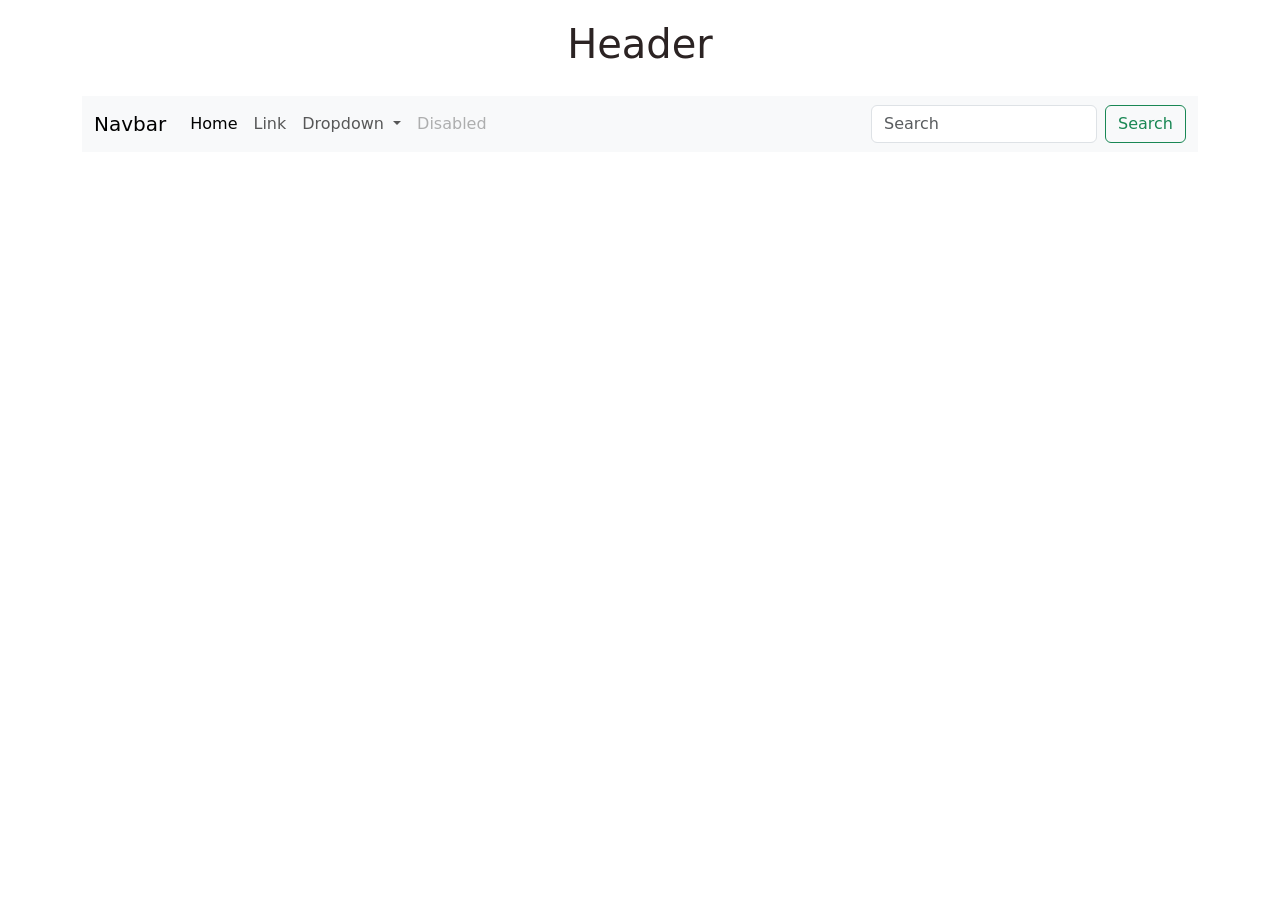
==== index.html @ 1193e2f8 "on its way to proper" ====
<!DOCTYPE html>
<html lang="en">
<head>
    <meta charset="UTF-8">
    <meta name="viewport" content="width=device-width, initial-scale=1.0">
    <title>bootstrap trial</title>
    <link rel="stylesheet" href="style.css" class="">
    <!-- BootStrap CSS CDN start -->
    <link href="https://cdn.jsdelivr.net/npm/bootstrap@5.3.5/dist/css/bootstrap.min.css" rel="stylesheet"
    integrity="sha384-SgOJa3DmI69IUzQ2PVdRZhwQ+dy64/BUtbMJw1MZ8t5HZApcHrRKUc4W0kG879m7" crossorigin="anonymous">
    <!-- BootStrap CSS CDN end -->
    
</head>
<body>

    <div class="container">

        <header class="">
            <h1 class="">Header</h1>
        </header>
        
        <main class="">
            <nav class="navbar navbar-expand-lg bg-body-tertiary">
                <div class="container-fluid">
                    <a class="navbar-brand" href="#">Navbar</a>
                    <button class="navbar-toggler" type="button" data-bs-toggle="collapse" data-bs-target="#navbarSupportedContent"
                        aria-controls="navbarSupportedContent" aria-expanded="false" aria-label="Toggle navigation">
                        <span class="navbar-toggler-icon"></span>
                    </button>
                    <div class="collapse navbar-collapse" id="navbarSupportedContent">
                        <ul class="navbar-nav me-auto mb-2 mb-lg-0">
                            <li class="nav-item">
                                <a class="nav-link active" aria-current="page" href="#">Home</a>
                            </li>
                            <li class="nav-item">
                                <a class="nav-link" href="#">Link</a>
                            </li>
                            <li class="nav-item dropdown">
                                <a class="nav-link dropdown-toggle" href="#" role="button" data-bs-toggle="dropdown"
                                    aria-expanded="false">
                                    Dropdown
                                </a>
                                <ul class="dropdown-menu">
                                    <li><a class="dropdown-item" href="#">Action</a></li>
                                    <li><a class="dropdown-item" href="#">Another action</a></li>
                                    <li>
                                        <hr class="dropdown-divider">
                                    </li>
                                    <li><a class="dropdown-item" href="#">Something else here</a></li>
                                </ul>
                            </li>
                            <li class="nav-item">
                                <a class="nav-link disabled" aria-disabled="true">Disabled</a>
                            </li>
                        </ul>
                        <form class="d-flex" role="search">
                            <input class="form-control me-2" type="search" placeholder="Search" aria-label="Search">
                            <button class="btn btn-outline-success" type="submit">Search</button>
                        </form>
                    </div>
                </div>
            </nav>


        </main>

    </div>







    
    <!-- Bootstrap JS CDN start -->
        <script src="https://cdn.jsdelivr.net/npm/bootstrap@5.3.5/dist/js/bootstrap.bundle.min.js"
            integrity="sha384-k6d4wzSIapyDyv1kpU366/PK5hCdSbCRGRCMv+eplOQJWyd1fbcAu9OCUj5zNLiq"
            crossorigin="anonymous"></script>

    <!-- Bootstrap JS CDN end -->
</body>
</html>
---- style.css ----
* {
    margin: 0;
    padding: 0;
}
.container 

header {
    text-align: center;
    padding: 20px;
    color: rgb(43, 35, 35);
}

main {
    /* width: 80%; */
    margin: 0 auto;
}
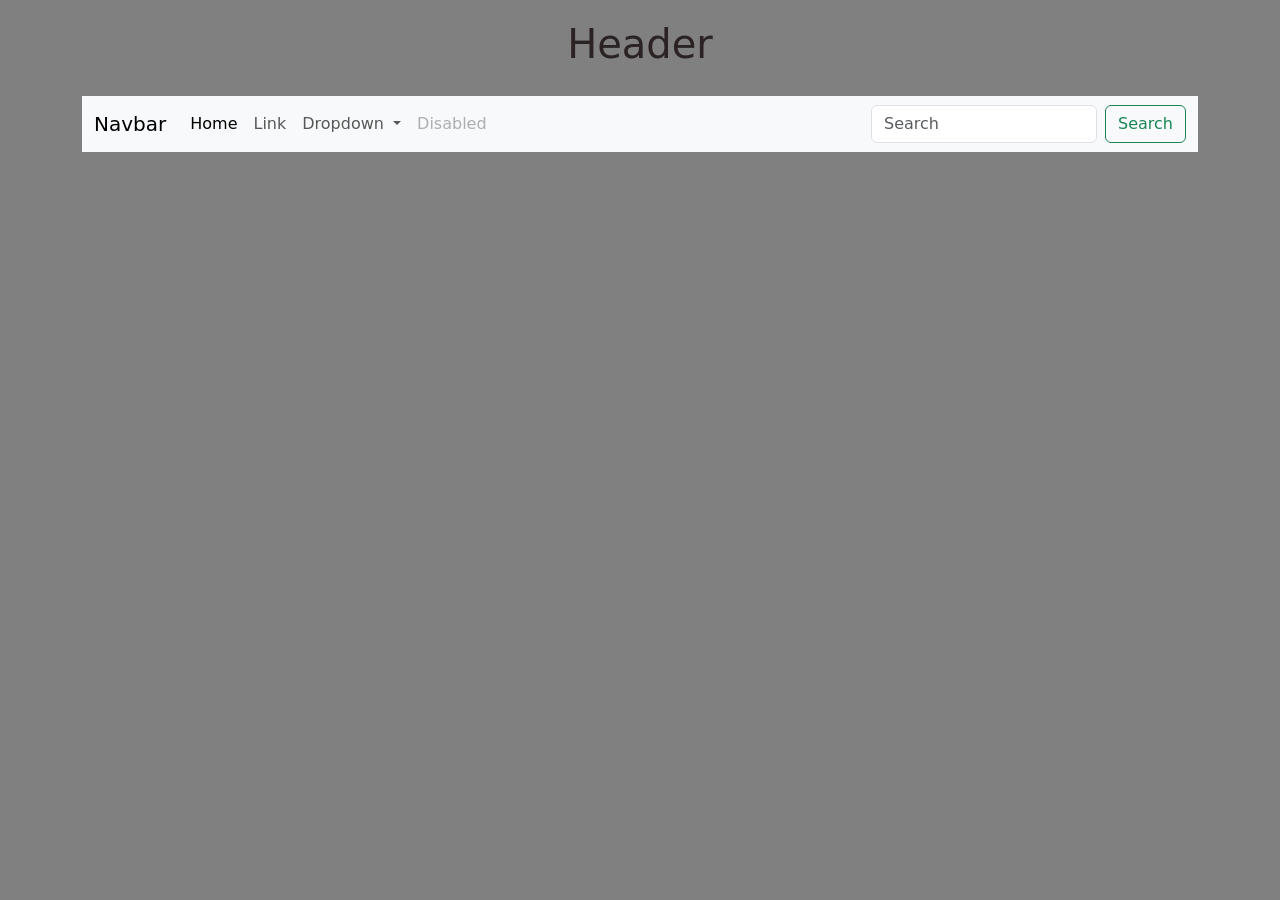
==== commit b8f853b3: "OK we have to put our CSS AFTER the bootstrap one" ====
--- a/index.html
+++ b/index.html
@@ -4,11 +4,11 @@
     <meta charset="UTF-8">
     <meta name="viewport" content="width=device-width, initial-scale=1.0">
     <title>bootstrap trial</title>
-    <link rel="stylesheet" href="style.css" class="">
     <!-- BootStrap CSS CDN start -->
     <link href="https://cdn.jsdelivr.net/npm/bootstrap@5.3.5/dist/css/bootstrap.min.css" rel="stylesheet"
     integrity="sha384-SgOJa3DmI69IUzQ2PVdRZhwQ+dy64/BUtbMJw1MZ8t5HZApcHrRKUc4W0kG879m7" crossorigin="anonymous">
     <!-- BootStrap CSS CDN end -->
+    <link rel="stylesheet" href="style.css" class="">
     
 </head>
 <body>
@@ -17,7 +17,7 @@
 
         <header class="">
             <h1 class="">Header</h1>
-        </header>
+        </header> 
         
         <main class="">
             <nav class="navbar navbar-expand-lg bg-body-tertiary">
--- a/style.css
+++ b/style.css
@@ -2,8 +2,10 @@
     margin: 0;
     padding: 0;
 }
-.container 
-
+body {
+    background: grey;
+    width: 100%;
+}
 header {
     text-align: center;
     padding: 20px;
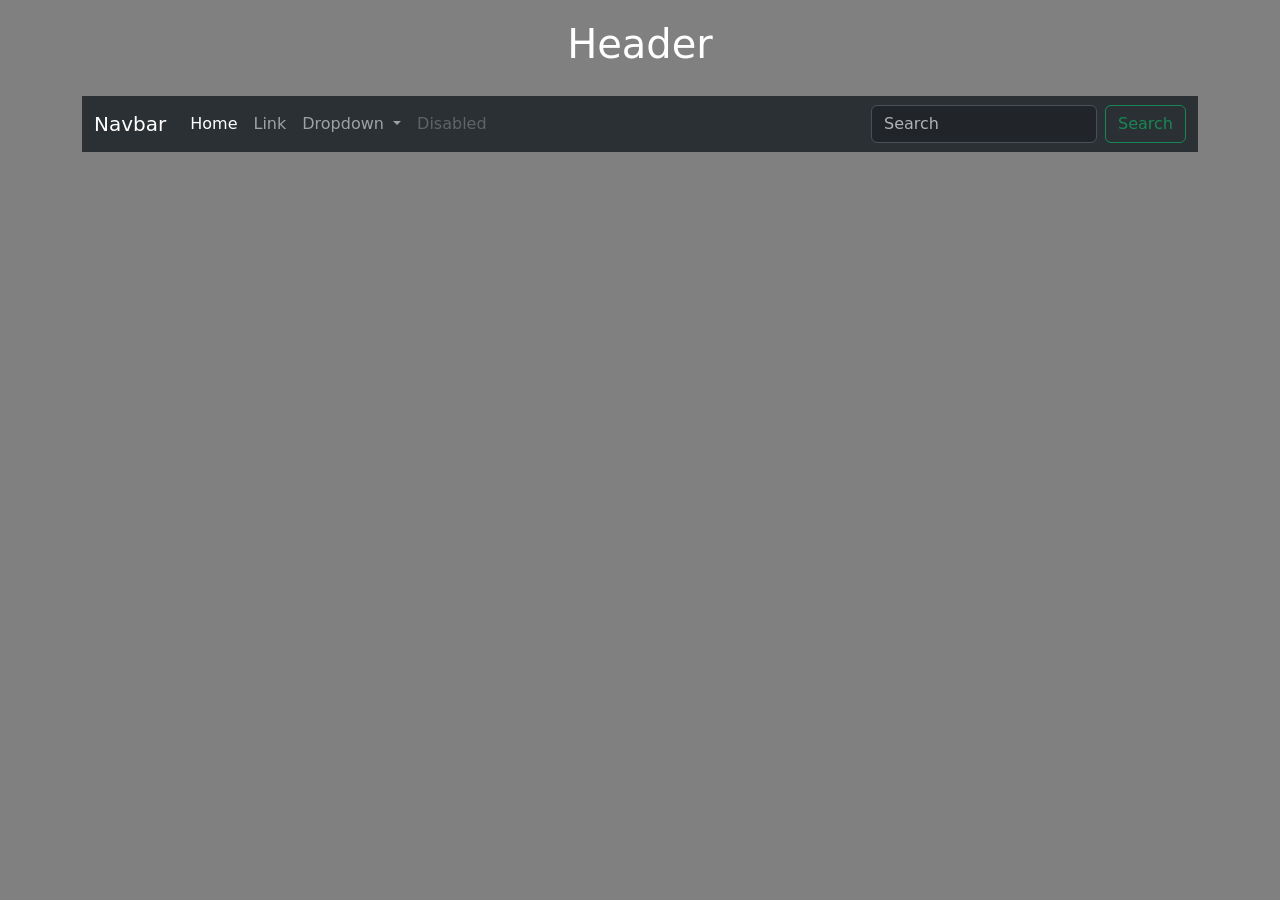
==== commit 277d6eed: "dark mode attribute added, still looking for custom colors" ====
--- a/index.html
+++ b/index.html
@@ -20,7 +20,7 @@
         </header> 
         
         <main class="">
-            <nav class="navbar navbar-expand-lg bg-body-tertiary">
+            <nav data-bs-theme="dark" class="navbar navbar-expand-lg bg-body-tertiary">
                 <div class="container-fluid">
                     <a class="navbar-brand" href="#">Navbar</a>
                     <button class="navbar-toggler" type="button" data-bs-toggle="collapse" data-bs-target="#navbarSupportedContent"
--- a/style.css
+++ b/style.css
@@ -9,10 +9,10 @@
 header {
     text-align: center;
     padding: 20px;
-    color: rgb(43, 35, 35);
+    color: white;
 }
 
 main {
     /* width: 80%; */
     margin: 0 auto;
-}+}
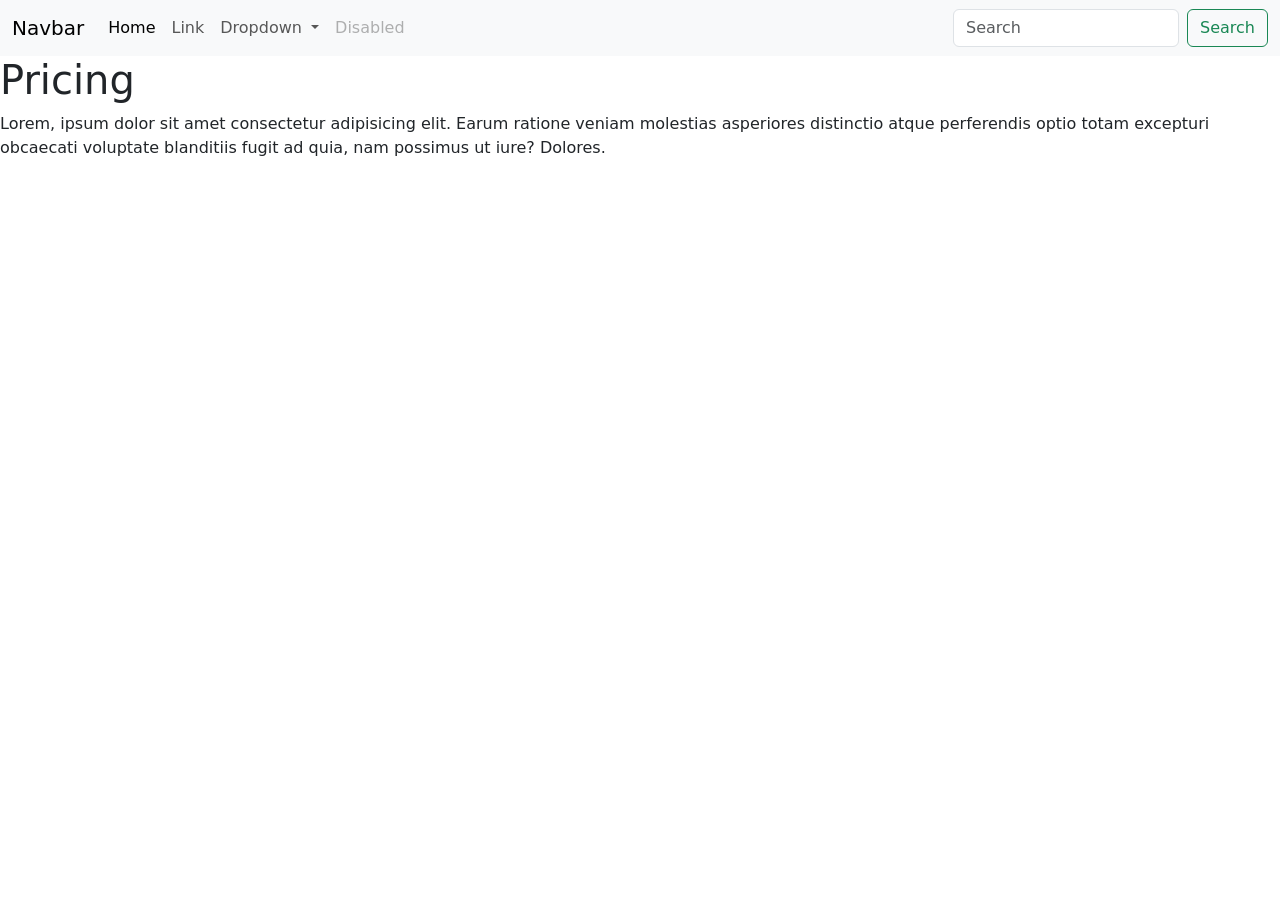
==== commit bded2b9c: "cleared old stuff, now trying to recreate an example from their site" ====
--- a/index.html
+++ b/index.html
@@ -8,64 +8,62 @@
     <link href="https://cdn.jsdelivr.net/npm/bootstrap@5.3.5/dist/css/bootstrap.min.css" rel="stylesheet"
     integrity="sha384-SgOJa3DmI69IUzQ2PVdRZhwQ+dy64/BUtbMJw1MZ8t5HZApcHrRKUc4W0kG879m7" crossorigin="anonymous">
     <!-- BootStrap CSS CDN end -->
+     <link rel="stylesheet" href="style.sass" class="">
     <link rel="stylesheet" href="style.css" class="">
     
 </head>
 <body>
 
-    <div class="container">
+    <nav class="navbar navbar-expand-lg bg-body-tertiary">
+        <div class="container-fluid">
+            <a class="navbar-brand" href="#">Navbar</a>
+            <button class="navbar-toggler" type="button" data-bs-toggle="collapse" data-bs-target="#navbarSupportedContent"
+                aria-controls="navbarSupportedContent" aria-expanded="false" aria-label="Toggle navigation">
+                <span class="navbar-toggler-icon"></span>
+            </button>
+            <div class="collapse navbar-collapse" id="navbarSupportedContent">
+                <ul class="navbar-nav me-auto mb-2 mb-lg-0">
+                    <li class="nav-item">
+                        <a class="nav-link active" aria-current="page" href="#">Home</a>
+                    </li>
+                    <li class="nav-item">
+                        <a class="nav-link" href="#">Link</a>
+                    </li>
+                    <li class="nav-item dropdown">
+                        <a class="nav-link dropdown-toggle" href="#" role="button" data-bs-toggle="dropdown"
+                            aria-expanded="false">
+                            Dropdown
+                        </a>
+                        <ul class="dropdown-menu">
+                            <li><a class="dropdown-item" href="#">Action</a></li>
+                            <li><a class="dropdown-item" href="#">Another action</a></li>
+                            <li>
+                                <hr class="dropdown-divider">
+                            </li>
+                            <li><a class="dropdown-item" href="#">Something else here</a></li>
+                        </ul>
+                    </li>
+                    <li class="nav-item">
+                        <a class="nav-link disabled" aria-disabled="true">Disabled</a>
+                    </li>
+                </ul>
+                <form class="d-flex" role="search">
+                    <input class="form-control me-2" type="search" placeholder="Search" aria-label="Search">
+                    <button class="btn btn-outline-success" type="submit">Search</button>
+                </form>
+            </div>
+        </div>
+    </nav>
+
+    <main class="">
 
         <header class="">
-            <h1 class="">Header</h1>
-        </header> 
-        
-        <main class="">
-            <nav data-bs-theme="dark" class="navbar navbar-expand-lg bg-body-tertiary">
-                <div class="container-fluid">
-                    <a class="navbar-brand" href="#">Navbar</a>
-                    <button class="navbar-toggler" type="button" data-bs-toggle="collapse" data-bs-target="#navbarSupportedContent"
-                        aria-controls="navbarSupportedContent" aria-expanded="false" aria-label="Toggle navigation">
-                        <span class="navbar-toggler-icon"></span>
-                    </button>
-                    <div class="collapse navbar-collapse" id="navbarSupportedContent">
-                        <ul class="navbar-nav me-auto mb-2 mb-lg-0">
-                            <li class="nav-item">
-                                <a class="nav-link active" aria-current="page" href="#">Home</a>
-                            </li>
-                            <li class="nav-item">
-                                <a class="nav-link" href="#">Link</a>
-                            </li>
-                            <li class="nav-item dropdown">
-                                <a class="nav-link dropdown-toggle" href="#" role="button" data-bs-toggle="dropdown"
-                                    aria-expanded="false">
-                                    Dropdown
-                                </a>
-                                <ul class="dropdown-menu">
-                                    <li><a class="dropdown-item" href="#">Action</a></li>
-                                    <li><a class="dropdown-item" href="#">Another action</a></li>
-                                    <li>
-                                        <hr class="dropdown-divider">
-                                    </li>
-                                    <li><a class="dropdown-item" href="#">Something else here</a></li>
-                                </ul>
-                            </li>
-                            <li class="nav-item">
-                                <a class="nav-link disabled" aria-disabled="true">Disabled</a>
-                            </li>
-                        </ul>
-                        <form class="d-flex" role="search">
-                            <input class="form-control me-2" type="search" placeholder="Search" aria-label="Search">
-                            <button class="btn btn-outline-success" type="submit">Search</button>
-                        </form>
-                    </div>
-                </div>
-            </nav>
+            <h1 class="header-title">Pricing</h1>
+            <p class="header-text">Lorem, ipsum dolor sit amet consectetur adipisicing elit. Earum ratione veniam molestias asperiores distinctio atque perferendis optio totam excepturi obcaecati voluptate blanditiis fugit ad quia, nam possimus ut iure? Dolores.</p>
+        </header>
 
 
-        </main>
-
-    </div>
-
+    </main>
 
 
 
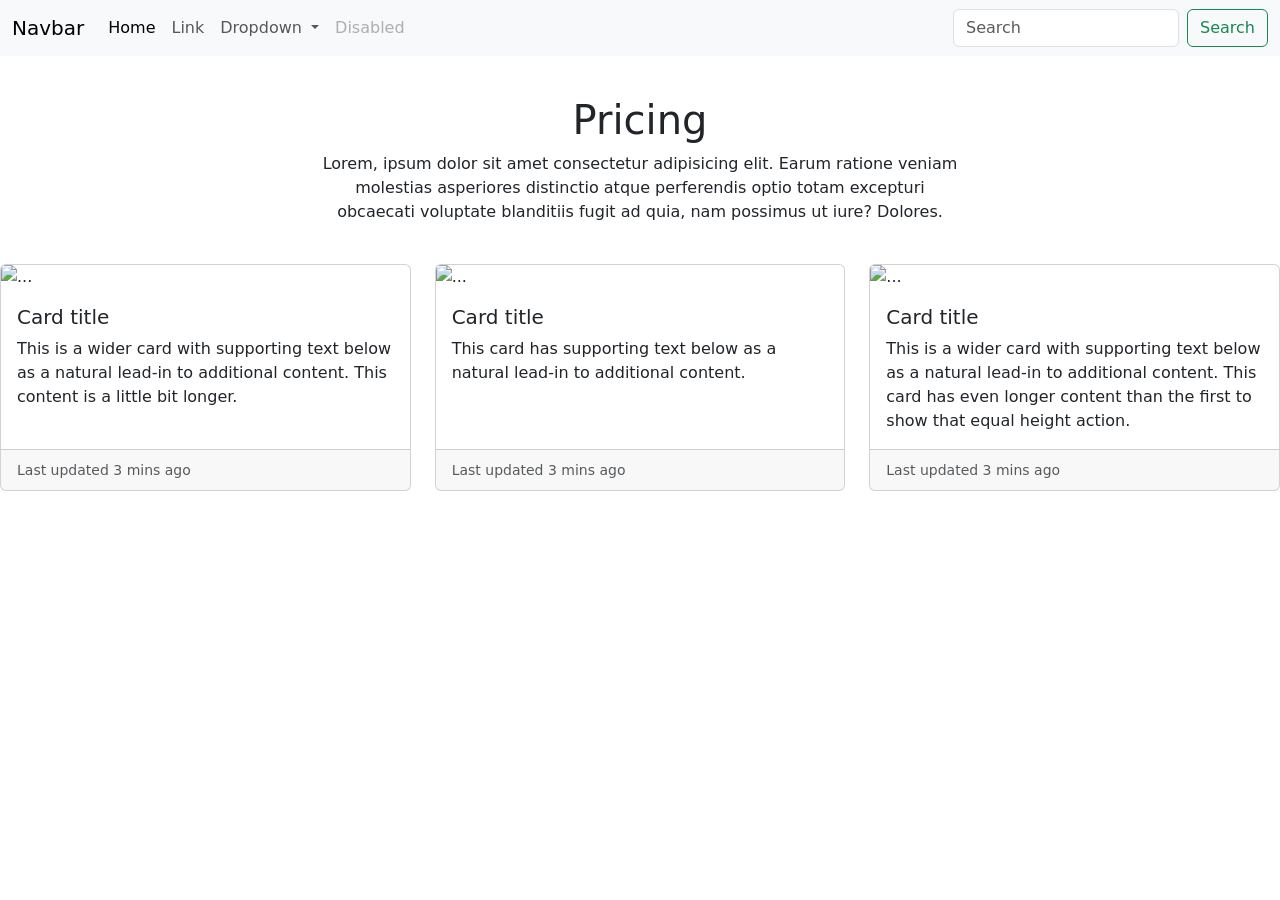
==== commit d446730d: "cards from bootstrap added" ====
--- a/index.html
+++ b/index.html
@@ -63,6 +63,47 @@
         </header>
 
 
+        <div class="row row-cols-1 row-cols-md-3 g-4">
+            <div class="col">
+                <div class="card h-100">
+                    <img src="..." class="card-img-top" alt="...">
+                    <div class="card-body">
+                        <h5 class="card-title">Card title</h5>
+                        <p class="card-text">This is a wider card with supporting text below as a natural lead-in to additional
+                            content. This content is a little bit longer.</p>
+                    </div>
+                    <div class="card-footer">
+                        <small class="text-body-secondary">Last updated 3 mins ago</small>
+                    </div>
+                </div>
+            </div>
+            <div class="col">
+                <div class="card h-100">
+                    <img src="..." class="card-img-top" alt="...">
+                    <div class="card-body">
+                        <h5 class="card-title">Card title</h5>
+                        <p class="card-text">This card has supporting text below as a natural lead-in to additional content.</p>
+                    </div>
+                    <div class="card-footer">
+                        <small class="text-body-secondary">Last updated 3 mins ago</small>
+                    </div>
+                </div>
+            </div>
+            <div class="col">
+                <div class="card h-100">
+                    <img src="..." class="card-img-top" alt="...">
+                    <div class="card-body">
+                        <h5 class="card-title">Card title</h5>
+                        <p class="card-text">This is a wider card with supporting text below as a natural lead-in to additional
+                            content. This card has even longer content than the first to show that equal height action.</p>
+                    </div>
+                    <div class="card-footer">
+                        <small class="text-body-secondary">Last updated 3 mins ago</small>
+                    </div>
+                </div>
+            </div>
+        </div>
+
     </main>
 
 
--- a/style.css
+++ b/style.css
@@ -0,0 +1,13 @@
+* {
+    margin: 0;
+    padding: 0;
+}
+
+header {
+    text-align: center;
+    width: 50%;
+    margin: 40px auto;
+}
+.header-title {
+    font-weight: 100;
+}
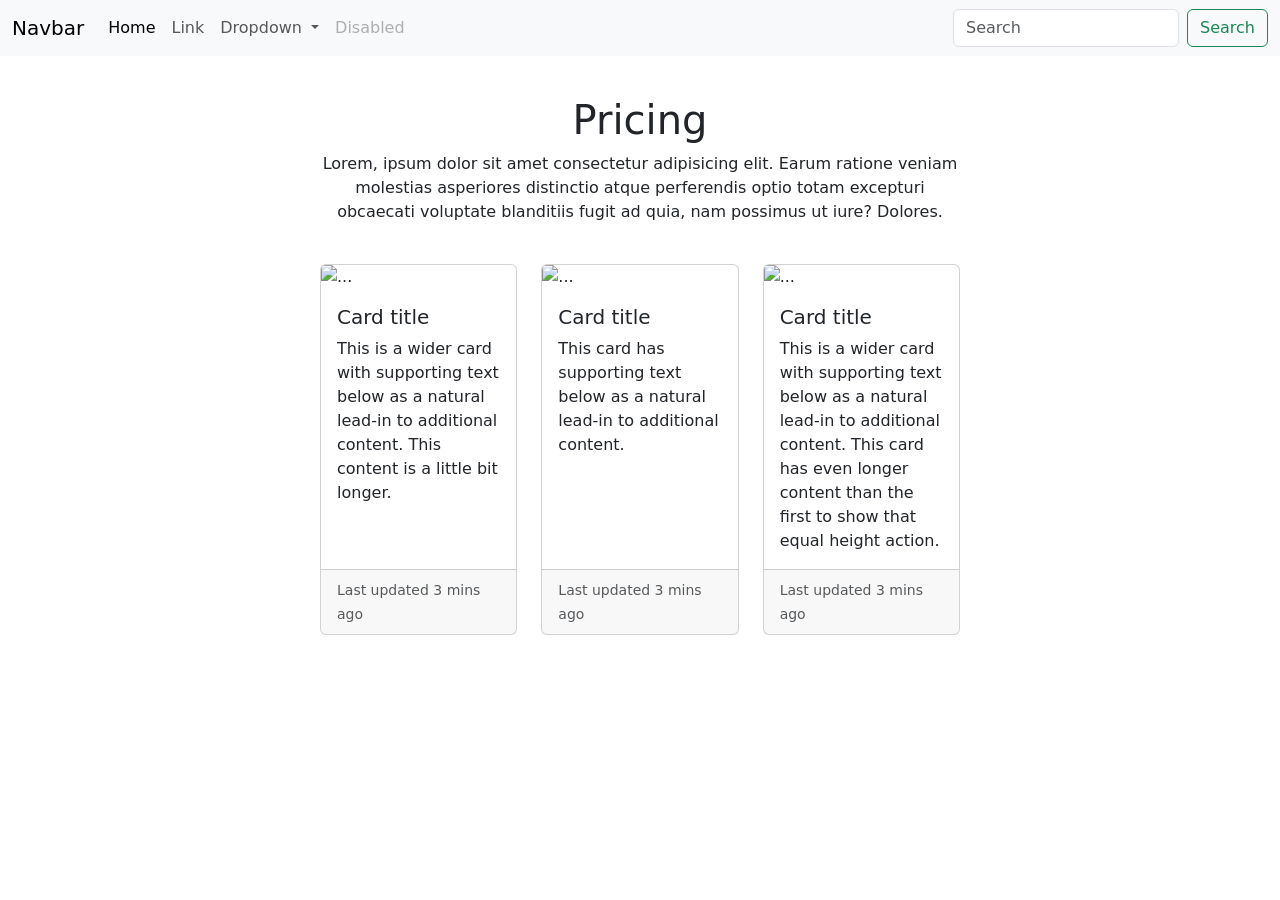
==== commit 712abd47: "card section spaced" ====
--- a/index.html
+++ b/index.html
@@ -63,47 +63,48 @@
         </header>
 
 
-        <div class="row row-cols-1 row-cols-md-3 g-4">
-            <div class="col">
-                <div class="card h-100">
-                    <img src="..." class="card-img-top" alt="...">
-                    <div class="card-body">
-                        <h5 class="card-title">Card title</h5>
-                        <p class="card-text">This is a wider card with supporting text below as a natural lead-in to additional
-                            content. This content is a little bit longer.</p>
-                    </div>
-                    <div class="card-footer">
-                        <small class="text-body-secondary">Last updated 3 mins ago</small>
+        <div class="cards">
+            <div class="row row-cols-1 row-cols-md-3 g-4">
+                <div class="col">
+                    <div class="card h-100">
+                        <img src="..." class="card-img-top" alt="...">
+                        <div class="card-body">
+                            <h5 class="card-title">Card title</h5>
+                            <p class="card-text">This is a wider card with supporting text below as a natural lead-in to additional
+                                content. This content is a little bit longer.</p>
+                        </div>
+                        <div class="card-footer">
+                            <small class="text-body-secondary">Last updated 3 mins ago</small>
+                        </div>
                     </div>
                 </div>
-            </div>
-            <div class="col">
-                <div class="card h-100">
-                    <img src="..." class="card-img-top" alt="...">
-                    <div class="card-body">
-                        <h5 class="card-title">Card title</h5>
-                        <p class="card-text">This card has supporting text below as a natural lead-in to additional content.</p>
-                    </div>
-                    <div class="card-footer">
-                        <small class="text-body-secondary">Last updated 3 mins ago</small>
+                <div class="col">
+                    <div class="card h-100">
+                        <img src="..." class="card-img-top" alt="...">
+                        <div class="card-body">
+                            <h5 class="card-title">Card title</h5>
+                            <p class="card-text">This card has supporting text below as a natural lead-in to additional content.</p>
+                        </div>
+                        <div class="card-footer">
+                            <small class="text-body-secondary">Last updated 3 mins ago</small>
+                        </div>
                     </div>
                 </div>
-            </div>
-            <div class="col">
-                <div class="card h-100">
-                    <img src="..." class="card-img-top" alt="...">
-                    <div class="card-body">
-                        <h5 class="card-title">Card title</h5>
-                        <p class="card-text">This is a wider card with supporting text below as a natural lead-in to additional
-                            content. This card has even longer content than the first to show that equal height action.</p>
-                    </div>
-                    <div class="card-footer">
-                        <small class="text-body-secondary">Last updated 3 mins ago</small>
+                <div class="col">
+                    <div class="card h-100">
+                        <img src="..." class="card-img-top" alt="...">
+                        <div class="card-body">
+                            <h5 class="card-title">Card title</h5>
+                            <p class="card-text">This is a wider card with supporting text below as a natural lead-in to additional
+                                content. This card has even longer content than the first to show that equal height action.</p>
+                        </div>
+                        <div class="card-footer">
+                            <small class="text-body-secondary">Last updated 3 mins ago</small>
+                        </div>
                     </div>
                 </div>
             </div>
         </div>
-
     </main>
 
 
--- a/style.css
+++ b/style.css
@@ -10,4 +10,10 @@
 }
 .header-title {
     font-weight: 100;
+}
+
+
+.cards {
+    width: 50%;
+    margin: 0 auto;
 }
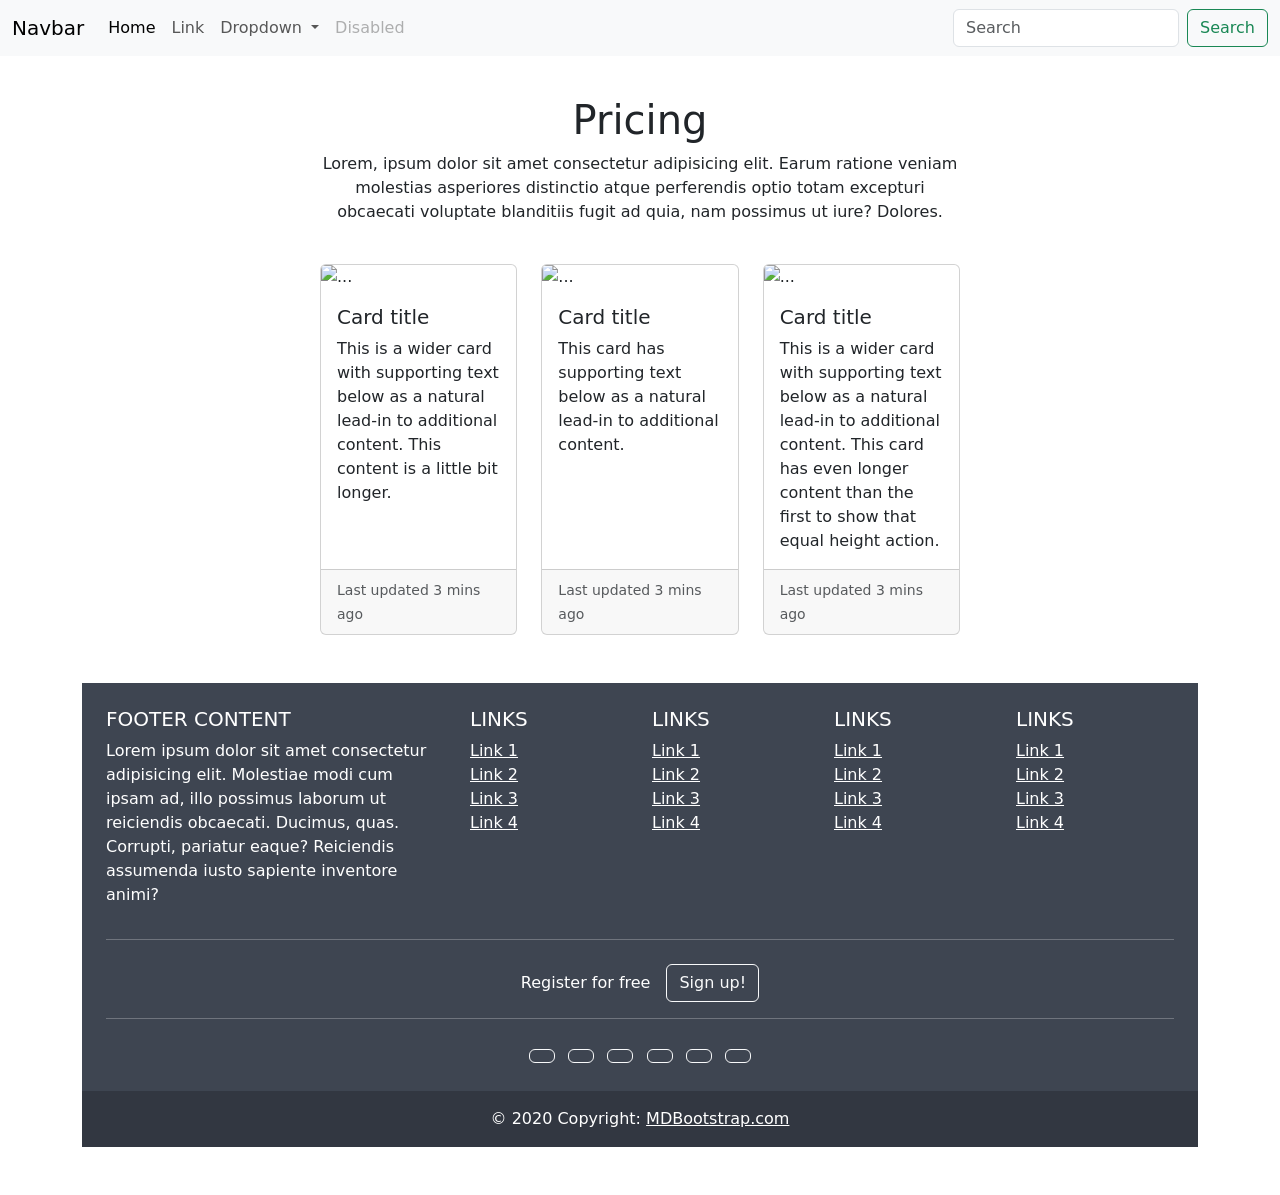
==== commit 198fc066: "OK achieved quick mock up of the Pricing Example page with Bootstrap components" ====
--- a/index.html
+++ b/index.html
@@ -107,6 +107,173 @@
         </div>
     </main>
 
+    <!-- Remove the container if you want to extend the Footer to full width. -->
+    <div class="container my-5">
+        <!-- Footer -->
+        <footer class="text-center text-lg-start text-white" style="background-color: #3e4551">
+            <!-- Grid container -->
+            <div class="container p-4 pb-0">
+                <!-- Section: Links -->
+                <section class="">
+                    <!--Grid row-->
+                    <div class="row">
+                        <!--Grid column-->
+                        <div class="col-lg-4 col-md-6 mb-4 mb-md-0">
+                            <h5 class="text-uppercase">FOOTER CONTENT</h5>
+    
+                            <p>
+                                Lorem ipsum dolor sit amet consectetur adipisicing elit.
+                                Molestiae modi cum ipsam ad, illo possimus laborum ut
+                                reiciendis obcaecati. Ducimus, quas. Corrupti, pariatur eaque?
+                                Reiciendis assumenda iusto sapiente inventore animi?
+                            </p>
+                        </div>
+                        <!--Grid column-->
+    
+                        <!--Grid column-->
+                        <div class="col-lg-2 col-md-6 mb-4 mb-md-0">
+                            <h5 class="text-uppercase">Links</h5>
+    
+                            <ul class="list-unstyled mb-0">
+                                <li>
+                                    <a href="#!" class="text-white">Link 1</a>
+                                </li>
+                                <li>
+                                    <a href="#!" class="text-white">Link 2</a>
+                                </li>
+                                <li>
+                                    <a href="#!" class="text-white">Link 3</a>
+                                </li>
+                                <li>
+                                    <a href="#!" class="text-white">Link 4</a>
+                                </li>
+                            </ul>
+                        </div>
+                        <!--Grid column-->
+    
+                        <!--Grid column-->
+                        <div class="col-lg-2 col-md-6 mb-4 mb-md-0">
+                            <h5 class="text-uppercase">Links</h5>
+    
+                            <ul class="list-unstyled mb-0">
+                                <li>
+                                    <a href="#!" class="text-white">Link 1</a>
+                                </li>
+                                <li>
+                                    <a href="#!" class="text-white">Link 2</a>
+                                </li>
+                                <li>
+                                    <a href="#!" class="text-white">Link 3</a>
+                                </li>
+                                <li>
+                                    <a href="#!" class="text-white">Link 4</a>
+                                </li>
+                            </ul>
+                        </div>
+                        <!--Grid column-->
+    
+                        <!--Grid column-->
+                        <div class="col-lg-2 col-md-6 mb-4 mb-md-0">
+                            <h5 class="text-uppercase">Links</h5>
+    
+                            <ul class="list-unstyled mb-0">
+                                <li>
+                                    <a href="#!" class="text-white">Link 1</a>
+                                </li>
+                                <li>
+                                    <a href="#!" class="text-white">Link 2</a>
+                                </li>
+                                <li>
+                                    <a href="#!" class="text-white">Link 3</a>
+                                </li>
+                                <li>
+                                    <a href="#!" class="text-white">Link 4</a>
+                                </li>
+                            </ul>
+                        </div>
+                        <!--Grid column-->
+    
+                        <!--Grid column-->
+                        <div class="col-lg-2 col-md-6 mb-4 mb-md-0">
+                            <h5 class="text-uppercase">Links</h5>
+    
+                            <ul class="list-unstyled mb-0">
+                                <li>
+                                    <a href="#!" class="text-white">Link 1</a>
+                                </li>
+                                <li>
+                                    <a href="#!" class="text-white">Link 2</a>
+                                </li>
+                                <li>
+                                    <a href="#!" class="text-white">Link 3</a>
+                                </li>
+                                <li>
+                                    <a href="#!" class="text-white">Link 4</a>
+                                </li>
+                            </ul>
+                        </div>
+                        <!--Grid column-->
+                    </div>
+                    <!--Grid row-->
+                </section>
+                <!-- Section: Links -->
+    
+                <hr class="mb-4" />
+    
+                <!-- Section: CTA -->
+                <section class="">
+                    <p class="d-flex justify-content-center align-items-center">
+                        <span class="me-3">Register for free</span>
+                        <button type="button" class="btn btn-outline-light btn-rounded">
+                            Sign up!
+                        </button>
+                    </p>
+                </section>
+                <!-- Section: CTA -->
+    
+                <hr class="mb-4" />
+    
+                <!-- Section: Social media -->
+                <section class="mb-4 text-center">
+                    <!-- Facebook -->
+                    <a class="btn btn-outline-light btn-floating m-1" href="#!" role="button"><i
+                            class="fab fa-facebook-f"></i></a>
+    
+                    <!-- Twitter -->
+                    <a class="btn btn-outline-light btn-floating m-1" href="#!" role="button"><i
+                            class="fab fa-twitter"></i></a>
+    
+                    <!-- Google -->
+                    <a class="btn btn-outline-light btn-floating m-1" href="#!" role="button"><i
+                            class="fab fa-google"></i></a>
+    
+                    <!-- Instagram -->
+                    <a class="btn btn-outline-light btn-floating m-1" href="#!" role="button"><i
+                            class="fab fa-instagram"></i></a>
+    
+                    <!-- Linkedin -->
+                    <a class="btn btn-outline-light btn-floating m-1" href="#!" role="button"><i
+                            class="fab fa-linkedin-in"></i></a>
+    
+                    <!-- Github -->
+                    <a class="btn btn-outline-light btn-floating m-1" href="#!" role="button"><i
+                            class="fab fa-github"></i></a>
+                </section>
+                <!-- Section: Social media -->
+            </div>
+            <!-- Grid container -->
+    
+            <!-- Copyright -->
+            <div class="text-center p-3" style="background-color: rgba(0, 0, 0, 0.2)">
+                © 2020 Copyright:
+                <a class="text-white" href="https://mdbootstrap.com/">MDBootstrap.com</a>
+            </div>
+            <!-- Copyright -->
+        </footer>
+        <!-- Footer -->
+    </div>
+    <!-- End of .container -->
+
 
 
 
